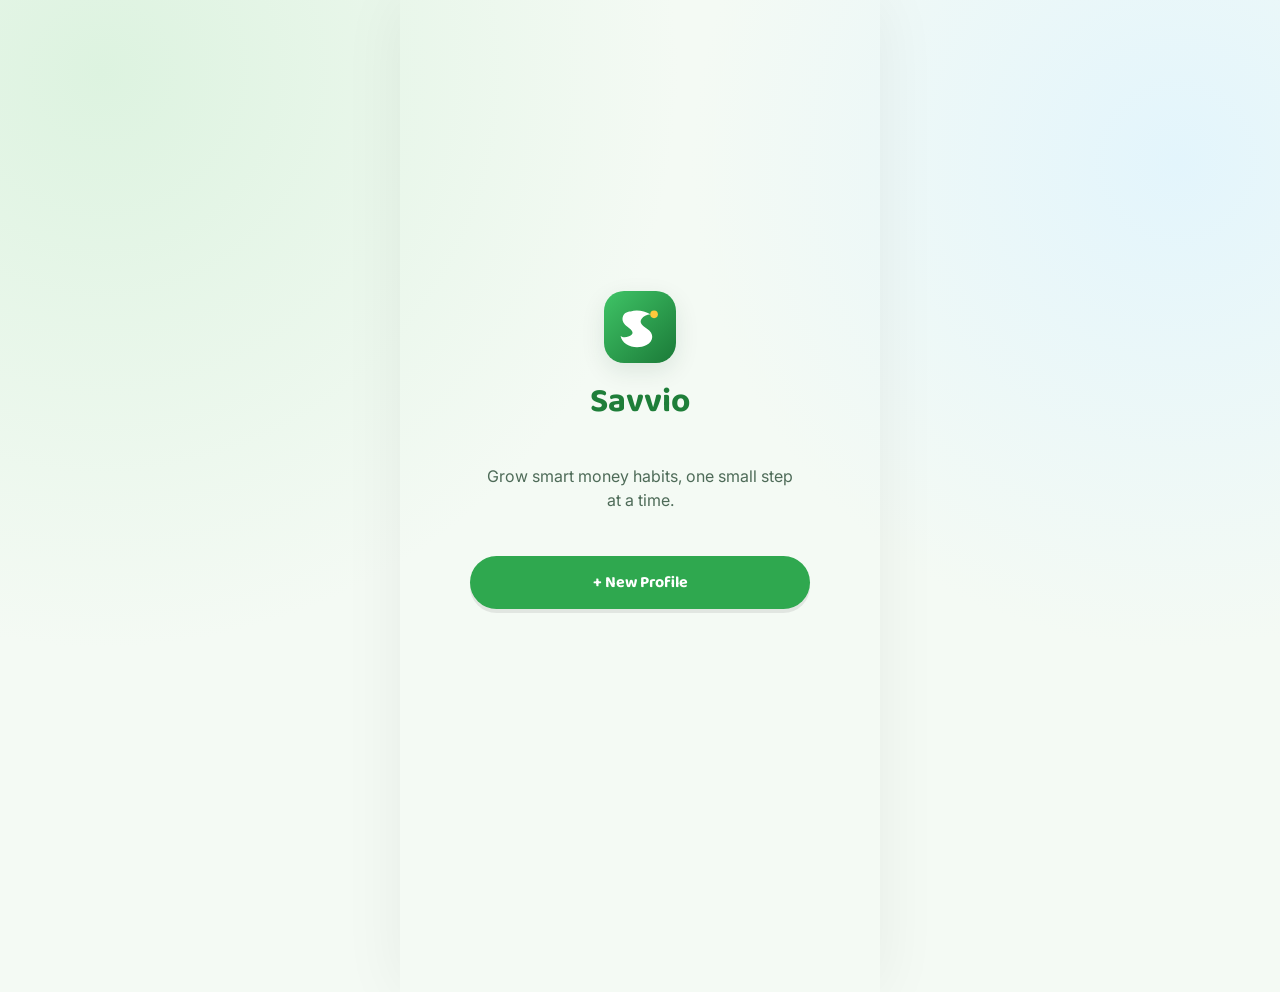
==== index.html @ f6265bce "Initial draft files" ====
<!DOCTYPE html>
<html lang="en">
<head>
<meta charset="UTF-8" />
<meta name="viewport" content="width=device-width, initial-scale=1.0, viewport-fit=cover" />
<title>Savvio — Grow Your Money Skills</title>
<meta name="description" content="A friendly financial literacy app for kids and teens: savings goals, budgeting, lessons, and quizzes." />
<meta name="theme-color" content="#2FA84F" />
<link rel="icon" type="image/svg+xml" href="assets/logo.svg" />
<link rel="preconnect" href="https://fonts.googleapis.com">
<link rel="preconnect" href="https://fonts.gstatic.com" crossorigin>
<link href="https://fonts.googleapis.com/css2?family=Baloo+2:wght@500;700;800&family=Inter:wght@400;500;600;700&display=swap" rel="stylesheet">
<link rel="stylesheet" href="css/style.css?v=2026070202" />
</head>
<body>
<div id="app" role="main" aria-live="polite"></div>

<script src="data/tips.js?v=2026070202"></script>
<script src="data/quiz.js?v=2026070202"></script>
<script src="data/lessons.js?v=2026070202"></script>
<script src="js/storage.js?v=2026070202"></script>
<script src="js/cloud.js?v=2026070202"></script>
<script src="js/app.js?v=2026070202"></script>
</body>
</html>
---- css/style.css ----
/* ===========================================================
   SAVVIO — a money-smart app for kids & teens
   Design tokens
   =========================================================== */
:root{
  --bg: #F4FAF4;
  --surface: #FFFFFF;
  --surface-2: #EFF9F1;
  --ink: #16321F;
  --ink-soft: #4E6B58;
  --ink-faint: #8AA396;
  --primary: #2FA84F;
  --primary-dark: #1E7E39;
  --primary-tint: #DDF3E0;
  --gold: #FFC93C;
  --gold-dark: #E6A800;
  --coral: #FF6F59;
  --coral-dark: #E5533D;
  --sky: #4FB6E0;
  --sky-tint: #E3F5FC;
  --danger: #E5484D;
  --border: #DCEFE0;
  --shadow: rgba(22,54,37,0.10);
  --shadow-soft: rgba(22,54,37,0.06);

  --font-display: "Baloo 2", "Fredoka", ui-rounded, sans-serif;
  --font-body: "Inter", -apple-system, BlinkMacSystemFont, sans-serif;

  --radius-lg: 28px;
  --radius-md: 18px;
  --radius-sm: 12px;
  --radius-pill: 999px;
}

*{ box-sizing: border-box; }
html,body{ height:100%; }
body{
  margin:0;
  background: var(--bg);
  background-image:
    radial-gradient(circle at 8% 8%, var(--primary-tint) 0%, transparent 40%),
    radial-gradient(circle at 92% 18%, var(--sky-tint) 0%, transparent 35%);
  background-attachment: fixed;
  color: var(--ink);
  font-family: var(--font-body);
  font-size: 16px;
  line-height: 1.5;
  -webkit-font-smoothing: antialiased;
}

h1,h2,h3,h4{
  font-family: var(--font-display);
  font-weight: 700;
  color: var(--ink);
  margin: 0 0 6px;
}

a{ color: inherit; }

button{ font-family: var(--font-body); cursor:pointer; }

/* Focus visibility for accessibility */
button:focus-visible, input:focus-visible, select:focus-visible, [tabindex]:focus-visible{
  outline: 3px solid var(--sky);
  outline-offset: 2px;
}

@media (prefers-reduced-motion: reduce){
  *{ animation-duration: 0.001ms !important; transition-duration: 0.001ms !important; }
}

.sr-only{
  position:absolute; width:1px; height:1px; padding:0; margin:-1px;
  overflow:hidden; clip:rect(0,0,0,0); white-space:nowrap; border:0;
}

/* ===========================================================
   App shell
   =========================================================== */
#app{
  max-width: 480px;
  margin: 0 auto;
  min-height: 100vh;
  padding-bottom: 92px;
  position: relative;
}

.screen{
  padding: 20px 18px 12px;
  animation: fadeSlideUp .35s ease both;
}
@keyframes fadeSlideUp{
  from{ opacity:0; transform: translateY(10px); }
  to{ opacity:1; transform: translateY(0); }
}

/* Top bar */
.topbar{
  display:flex; align-items:center; justify-content:space-between;
  padding: 14px 18px 4px;
  position: sticky; top:0; z-index: 20;
  background: linear-gradient(var(--bg) 78%, transparent);
}
.topbar .brand{
  display:flex; align-items:center; gap:8px;
  font-family: var(--font-display); font-weight:700; font-size:1.15rem; color: var(--primary-dark);
}
.topbar .brand .leaf{ font-size:1.3rem; }
.brand-logo{ width:28px; height:28px; border-radius:9px; display:block; }
.brand-logo-lg{ width:72px; height:72px; border-radius:20px; box-shadow: 0 8px 24px var(--shadow); }

.locked-screen{ text-align:center; }
.locked-screen .lock-icon{ font-size:3.4rem; }
.locked-screen .card{ text-align:left; margin-top:14px; }
.status-pill{ font-size:.65rem; font-weight:800; text-transform:uppercase; padding:3px 10px; border-radius: var(--radius-pill); letter-spacing:.03em; }
.status-pending{ background:#FFF1DE; color:#8A5A00; }
.status-active{ background: var(--primary-tint); color: var(--primary-dark); }
.status-locked{ background:#FDE4E4; color: var(--danger); }
.topbar .icon-btn{
  background: var(--surface); border:1px solid var(--border);
  width:40px; height:40px; border-radius: var(--radius-pill);
  display:flex; align-items:center; justify-content:center;
  font-size:1.1rem; box-shadow: 0 2px 6px var(--shadow-soft);
}

/* Bottom nav */
.bottomnav{
  position: fixed; left:50%; transform: translateX(-50%); bottom: 12px;
  width: calc(100% - 24px); max-width: 456px;
  background: var(--surface);
  border-radius: var(--radius-lg);
  box-shadow: 0 10px 30px var(--shadow);
  display:flex; justify-content: space-around;
  padding: 8px 4px;
  z-index: 30;
}
.bottomnav button{
  background:none; border:none; flex:1;
  display:flex; flex-direction:column; align-items:center; gap:2px;
  padding:8px 2px; border-radius: var(--radius-md);
  color: var(--ink-faint); font-size: .68rem; font-weight:600;
}
.bottomnav button .icon{ font-size:1.25rem; }
.bottomnav button.active{ color: var(--primary-dark); background: var(--primary-tint); }

/* ===========================================================
   Cards & buttons
   =========================================================== */
.card{
  background: var(--surface);
  border-radius: var(--radius-lg);
  padding: 18px;
  box-shadow: 0 6px 20px var(--shadow-soft);
  margin-bottom: 14px;
}
.card-flat{
  background: var(--surface-2);
  border-radius: var(--radius-md);
  padding: 14px 16px;
  margin-bottom: 10px;
}

.btn{
  display:inline-flex; align-items:center; justify-content:center; gap:8px;
  border:none; border-radius: var(--radius-pill);
  font-weight: 700; font-family: var(--font-display);
  padding: 14px 22px; font-size: 1rem;
  transition: transform .12s ease, box-shadow .12s ease;
  box-shadow: 0 4px 0 rgba(0,0,0,0.08);
}
.btn:active{ transform: translateY(2px); box-shadow: 0 2px 0 rgba(0,0,0,0.08); }
.btn-primary{ background: var(--primary); color:#fff; }
.btn-primary:hover{ background: var(--primary-dark); }
.btn-coral{ background: var(--coral); color:#fff; }
.btn-coral:hover{ background: var(--coral-dark); }
.btn-gold{ background: var(--gold); color: #4A3300; }
.btn-outline{ background: transparent; border: 2px solid var(--border); color: var(--ink); box-shadow:none; }
.btn-outline:active{ box-shadow:none; }
.btn-block{ width:100%; }
.btn-sm{ padding: 8px 14px; font-size: .82rem; box-shadow:none; }
.btn-icon{
  width: 44px; height:44px; border-radius: var(--radius-pill); padding:0; box-shadow:none;
  background: var(--surface-2); color: var(--ink-soft);
}
.btn:disabled{ opacity:.5; cursor: not-allowed; }

/* ===========================================================
   Forms
   =========================================================== */
label{ font-weight:600; font-size:.85rem; color: var(--ink-soft); display:block; margin: 10px 0 6px; }
input[type=text], input[type=number], input[type=date], input[type=password], input[type=email], select, textarea{
  width:100%; padding: 12px 14px; border-radius: var(--radius-sm);
  border: 2px solid var(--border); background: var(--surface); color: var(--ink);
  font-family: var(--font-body); font-size: 1rem;
}
textarea{ resize: vertical; min-height: 70px; }
input:focus, select:focus, textarea:focus{ border-color: var(--primary); }
.field-row{ display:flex; gap:10px; }
.field-row > *{ flex:1; }

.pin-dots{ display:flex; gap:14px; justify-content:center; margin: 18px 0; }
.pin-dots span{
  width:16px; height:16px; border-radius:50%; border:2px solid var(--primary);
  display:inline-block; background: transparent;
}
.pin-dots span.filled{ background: var(--primary); }
.pin-pad{ display:grid; grid-template-columns: repeat(3,1fr); gap:12px; max-width: 280px; margin: 0 auto; }
.pin-pad button{
  aspect-ratio: 1; border-radius:50%; border:none; background: var(--surface);
  box-shadow: 0 3px 10px var(--shadow-soft); font-size:1.3rem; font-weight:700; color: var(--ink);
}
.pin-pad button:active{ background: var(--primary-tint); }

/* ===========================================================
   Onboarding / Splash
   =========================================================== */
.splash{
  min-height: 100vh; display:flex; flex-direction:column; align-items:center; justify-content:center;
  text-align:center; padding: 32px 24px; gap: 14px;
}
.splash .plant-hero{ margin-bottom: 6px; }
.splash h1{ font-size: 2.1rem; color: var(--primary-dark); }
.splash p{ color: var(--ink-soft); max-width: 320px; }

.avatar-grid{ display:grid; grid-template-columns: repeat(4,1fr); gap:10px; margin: 12px 0; }
.avatar-choice{
  aspect-ratio:1; border-radius: var(--radius-md); border:2px solid var(--border);
  background: var(--surface); display:flex; align-items:center; justify-content:center;
  font-size: 1.6rem;
}
.avatar-choice.selected{ border-color: var(--primary); background: var(--primary-tint); }

.age-toggle{ display:flex; gap:10px; }
.age-toggle button{
  flex:1; padding: 16px; border-radius: var(--radius-md); border:2px solid var(--border);
  background: var(--surface); font-family: var(--font-display); font-weight:700;
}
.age-toggle button.selected{ border-color: var(--primary); background: var(--primary-tint); color: var(--primary-dark); }

.profile-chip{
  display:flex; align-items:center; gap:12px; padding: 12px 14px; border-radius: var(--radius-md);
  background: var(--surface); box-shadow: 0 4px 14px var(--shadow-soft); margin-bottom:10px;
}
.profile-chip .av{ width:44px; height:44px; border-radius:50%; background:var(--primary-tint); display:flex; align-items:center; justify-content:center; font-size:1.3rem; }
.profile-chip .meta{ flex:1; }
.profile-chip .meta .n{ font-weight:700; }
.profile-chip .meta .s{ font-size:.78rem; color: var(--ink-faint); }

/* ===========================================================
   Dashboard
   =========================================================== */
.greeting{ margin-bottom: 6px; }
.greeting .hello{ font-size:1.5rem; }
.greeting .sub{ color: var(--ink-soft); font-size:.92rem; }

.stat-row{ display:flex; gap:10px; margin: 14px 0; }
.stat-pill{
  flex:1; background: var(--surface); border-radius: var(--radius-md);
  padding: 12px; text-align:center; box-shadow: 0 4px 14px var(--shadow-soft);
}
.stat-pill .val{ font-family: var(--font-display); font-size:1.3rem; color: var(--primary-dark); }
.stat-pill .lbl{ font-size:.68rem; color: var(--ink-faint); text-transform:uppercase; letter-spacing:.04em; }

.plant-card{
  background: linear-gradient(160deg, var(--primary-tint), var(--surface));
  text-align:center; position:relative; overflow:hidden;
}
.plant-card .level-name{ font-family: var(--font-display); color: var(--primary-dark); font-size:1.2rem; }
.plant-card .xp-bar-wrap{ margin-top:10px; }

.xp-bar{ height:14px; background: var(--surface-2); border-radius: var(--radius-pill); overflow:hidden; border:1px solid var(--border); }
.xp-bar-fill{ height:100%; background: linear-gradient(90deg, var(--gold), var(--primary)); border-radius: var(--radius-pill); transition: width .5s ease; }
.xp-bar-caption{ font-size:.72rem; color: var(--ink-faint); margin-top:4px; }

.tip-card{ background: var(--sky-tint); border: 1px dashed var(--sky); }
.tip-card .eyebrow{ font-size:.7rem; font-weight:700; color:#2E7E9E; text-transform:uppercase; letter-spacing:.05em; }

.quick-actions{ display:grid; grid-template-columns: repeat(4,1fr); gap:10px; margin: 6px 0 16px; }
.quick-actions button{
  background: var(--surface); border:none; border-radius: var(--radius-md);
  padding: 12px 4px; box-shadow: 0 4px 14px var(--shadow-soft);
  display:flex; flex-direction:column; align-items:center; gap:6px; font-size:.68rem; font-weight:700; color: var(--ink-soft);
}
.quick-actions .icon{ font-size:1.4rem; }

.section-head{ display:flex; align-items:baseline; justify-content:space-between; margin: 18px 0 8px; }
.section-head h2{ font-size:1.05rem; }
.section-head .link{ font-size:.8rem; font-weight:700; color: var(--primary-dark); background:none; border:none; }

/* ===========================================================
   Progress bars / goals
   =========================================================== */
.progress-track{ height:12px; background: var(--surface-2); border-radius: var(--radius-pill); overflow:hidden; border: 1px solid var(--border); }
.progress-fill{ height:100%; background: var(--primary); border-radius: var(--radius-pill); transition: width .4s ease; }
.progress-fill.coral{ background: var(--coral); }
.progress-fill.gold{ background: var(--gold); }

.goal-card .top-row{ display:flex; justify-content:space-between; align-items:flex-start; }
.goal-card .amount{ font-family: var(--font-display); font-size:1.05rem; color: var(--primary-dark); }
.goal-card .pct{ font-size:.75rem; color: var(--ink-faint); margin-top:6px; }
.goal-card .actions{ display:flex; gap:8px; margin-top:12px; }
.goal-card.done{ opacity:.75; }
.badge-pill{
  font-size:.68rem; font-weight:700; padding: 3px 10px; border-radius: var(--radius-pill);
  background: var(--gold); color:#4A3300;
}
.badge-pill.grey{ background:var(--surface-2); color:var(--ink-faint); }

.empty-state{
  text-align:center; padding: 34px 18px; color: var(--ink-soft);
}
.empty-state .emoji{ font-size:2.4rem; display:block; margin-bottom:8px; }

/* ===========================================================
   Budget
   =========================================================== */
.budget-summary{ display:flex; gap:10px; }
.budget-summary .box{ flex:1; text-align:center; }
.budget-summary .box .v{ font-family: var(--font-display); font-size:1.15rem; }
.budget-summary .box.income .v{ color: var(--primary-dark); }
.budget-summary .box.expense .v{ color: var(--coral-dark); }
.budget-summary .box.remaining .v{ color: var(--gold-dark); }
.budget-summary .box .l{ font-size:.68rem; color: var(--ink-faint); text-transform:uppercase; }

.health-msg{
  margin-top: 12px; padding: 10px 14px; border-radius: var(--radius-md);
  font-size: .85rem; font-weight:600; text-align:center;
}
.health-msg.good{ background: var(--primary-tint); color: var(--primary-dark); }
.health-msg.warn{ background: #FFF1DE; color: #8A5A00; }
.health-msg.bad{ background: #FDE4E4; color: var(--danger); }

.tab-row{ display:flex; gap:8px; margin: 12px 0; }
.tab-row button{
  flex:1; padding: 10px; border-radius: var(--radius-pill); border: 2px solid var(--border);
  background: var(--surface); font-weight:700; font-size:.82rem; color: var(--ink-soft);
}
.tab-row button.active{ border-color: var(--primary); background: var(--primary); color:#fff; }

.txn-row{
  display:flex; align-items:center; gap:10px; padding: 10px 4px; border-bottom: 1px solid var(--border);
}
.txn-row:last-child{ border-bottom:none; }
.txn-row .cat-icon{
  width:36px; height:36px; border-radius:50%; background: var(--surface-2);
  display:flex; align-items:center; justify-content:center; font-size:1.1rem; flex-shrink:0;
}
.txn-row .meta{ flex:1; }
.txn-row .meta .c{ font-weight:700; font-size:.88rem; }
.txn-row .meta .d{ font-size:.72rem; color: var(--ink-faint); }
.txn-row .amt{ font-weight:700; font-family: var(--font-display); }
.txn-row .amt.pos{ color: var(--primary-dark); }
.txn-row .amt.neg{ color: var(--coral-dark); }
.txn-row .del{ background:none; border:none; color: var(--ink-faint); font-size:1rem; padding:4px; }

.category-pick{ display:grid; grid-template-columns: repeat(4,1fr); gap:8px; }
.category-pick button{
  border:2px solid var(--border); background:var(--surface); border-radius: var(--radius-md);
  padding: 10px 4px; display:flex; flex-direction:column; align-items:center; gap:4px; font-size:.65rem; font-weight:700; color: var(--ink-soft);
}
.category-pick button.selected{ border-color: var(--primary); background: var(--primary-tint); color: var(--primary-dark); }

.bar-chart{ display:flex; align-items:flex-end; gap:8px; height:120px; margin-top:10px; }
.bar-chart .bar-col{ flex:1; display:flex; flex-direction:column; align-items:center; justify-content:flex-end; gap:4px; height:100%; }
.bar-chart .bar{ width:100%; border-radius: 6px 6px 0 0; background: var(--primary); min-height:3px; }
.bar-chart .lbl{ font-size:.6rem; color: var(--ink-faint); }

/* ===========================================================
   Lessons & Quiz
   =========================================================== */
.lesson-card{ display:flex; gap:12px; align-items:center; }
.lesson-card .ico{
  width:52px; height:52px; border-radius: var(--radius-md); background: var(--primary-tint);
  display:flex; align-items:center; justify-content:center; font-size:1.5rem; flex-shrink:0;
}
.lesson-card .meta{ flex:1; }
.lesson-card .meta h3{ font-size:.98rem; margin-bottom:2px; }
.lesson-card .meta p{ font-size:.78rem; color:var(--ink-faint); margin:0; }
.lesson-card .check{ font-size:1.3rem; color: var(--primary); }

.lesson-detail h2{ font-size:1.3rem; }
.lesson-detail .section-block{ margin: 16px 0; }
.lesson-detail .section-block h3{ font-size:1rem; color: var(--primary-dark); }
.lesson-detail .section-block p{ color: var(--ink); font-size:.94rem; }

.quiz-progress{ font-size:.78rem; color: var(--ink-faint); margin-bottom:8px; text-align:center; }
.quiz-q{ font-family: var(--font-display); font-size:1.15rem; margin: 10px 0 18px; text-align:center; }
.quiz-opt{
  display:block; width:100%; text-align:left; padding: 14px 16px; margin-bottom:10px;
  border-radius: var(--radius-md); border: 2px solid var(--border); background: var(--surface); font-size:.95rem; font-weight:600;
}
.quiz-opt.correct{ border-color: var(--primary); background: var(--primary-tint); }
.quiz-opt.wrong{ border-color: var(--danger); background: #FDE4E4; }
.quiz-opt:disabled{ opacity:.85; }
.quiz-explain{ background: var(--sky-tint); border-radius: var(--radius-md); padding: 12px 14px; font-size:.85rem; margin-top:6px; }
.quiz-result{ text-align:center; padding: 20px 0; }
.quiz-result .big{ font-family: var(--font-display); font-size:2.6rem; color: var(--primary-dark); }

.diff-pill{ font-size:.62rem; font-weight:800; text-transform:uppercase; padding:2px 9px; border-radius: var(--radius-pill); }
.diff-easy{ background: var(--primary-tint); color: var(--primary-dark); }
.diff-medium{ background: #FFF1DE; color:#8A5A00; }
.diff-hard{ background:#FDE4E4; color: var(--danger); }

/* ===========================================================
   Rewards
   =========================================================== */
.badge-grid{ display:grid; grid-template-columns: repeat(3,1fr); gap:12px; }
.badge-item{ text-align:center; padding: 12px 6px; border-radius: var(--radius-md); background: var(--surface); box-shadow: 0 4px 14px var(--shadow-soft); }
.badge-item .ic{ font-size:1.8rem; }
.badge-item .n{ font-size:.68rem; font-weight:700; margin-top:4px; }
.badge-item.locked{ opacity:.35; }

/* Profile */
.profile-hero{ text-align:center; padding: 20px 0; }
.profile-hero .av-big{ width:84px; height:84px; border-radius:50%; background: var(--primary-tint); display:flex; align-items:center; justify-content:center; font-size:2.4rem; margin: 0 auto 10px; }

.toast{
  position: fixed; left:50%; bottom: 96px; transform: translateX(-50%);
  background: var(--ink); color:#fff; padding: 10px 18px; border-radius: var(--radius-pill);
  font-size: .85rem; font-weight:600; z-index: 60; box-shadow: 0 8px 24px rgba(0,0,0,.25);
  animation: toastIn .25s ease both;
}
@keyframes toastIn{ from{ opacity:0; transform: translate(-50%, 10px);} to{ opacity:1; transform: translate(-50%,0);} }

.modal-backdrop{
  position: fixed; inset:0; background: rgba(22,54,37,.45); z-index: 50;
  display:flex; align-items:flex-end; justify-content:center;
}
.modal-sheet{
  background: var(--surface); width:100%; max-width: 480px; border-radius: 24px 24px 0 0;
  padding: 20px 18px 28px; max-height: 85vh; overflow-y:auto;
  animation: sheetUp .28s ease both;
}
@keyframes sheetUp{ from{ transform: translateY(100%);} to{ transform: translateY(0);} }
.modal-sheet .modal-head{ display:flex; justify-content:space-between; align-items:center; margin-bottom: 10px; }
.modal-sheet .close-x{ background:none; border:none; font-size:1.3rem; color: var(--ink-faint); }

@media (min-width: 480px){
  body{ background-color: var(--bg); }
  #app{ box-shadow: 0 0 60px rgba(0,0,0,.06); }
}
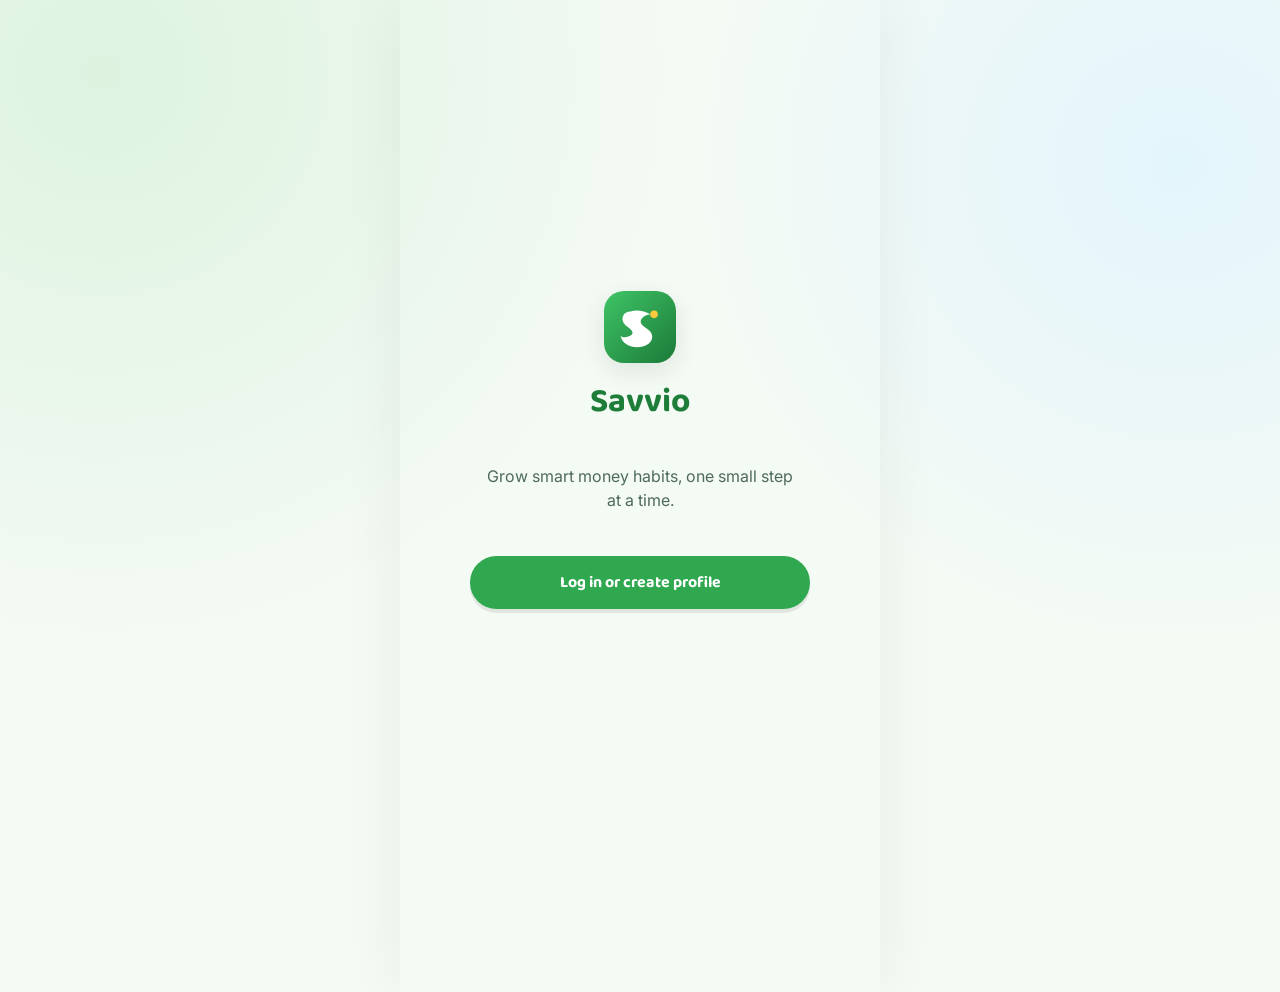
==== commit e23a3aae: "Add files via upload" ====
--- a/index.html
+++ b/index.html
@@ -10,16 +10,16 @@
 <link rel="preconnect" href="https://fonts.googleapis.com">
 <link rel="preconnect" href="https://fonts.gstatic.com" crossorigin>
 <link href="https://fonts.googleapis.com/css2?family=Baloo+2:wght@500;700;800&family=Inter:wght@400;500;600;700&display=swap" rel="stylesheet">
-<link rel="stylesheet" href="css/style.css?v=2026070202" />
+<link rel="stylesheet" href="css/style.css?v=2026070303" />
 </head>
 <body>
 <div id="app" role="main" aria-live="polite"></div>
 
-<script src="data/tips.js?v=2026070202"></script>
-<script src="data/quiz.js?v=2026070202"></script>
-<script src="data/lessons.js?v=2026070202"></script>
-<script src="js/storage.js?v=2026070202"></script>
-<script src="js/cloud.js?v=2026070202"></script>
-<script src="js/app.js?v=2026070202"></script>
+<script src="data/tips.js?v=2026070303"></script>
+<script src="data/quiz.js?v=2026070303"></script>
+<script src="data/lessons.js?v=2026070303"></script>
+<script src="js/storage.js?v=2026070303"></script>
+<script src="js/cloud.js?v=2026070303"></script>
+<script src="js/app.js?v=2026070303"></script>
 </body>
 </html>
